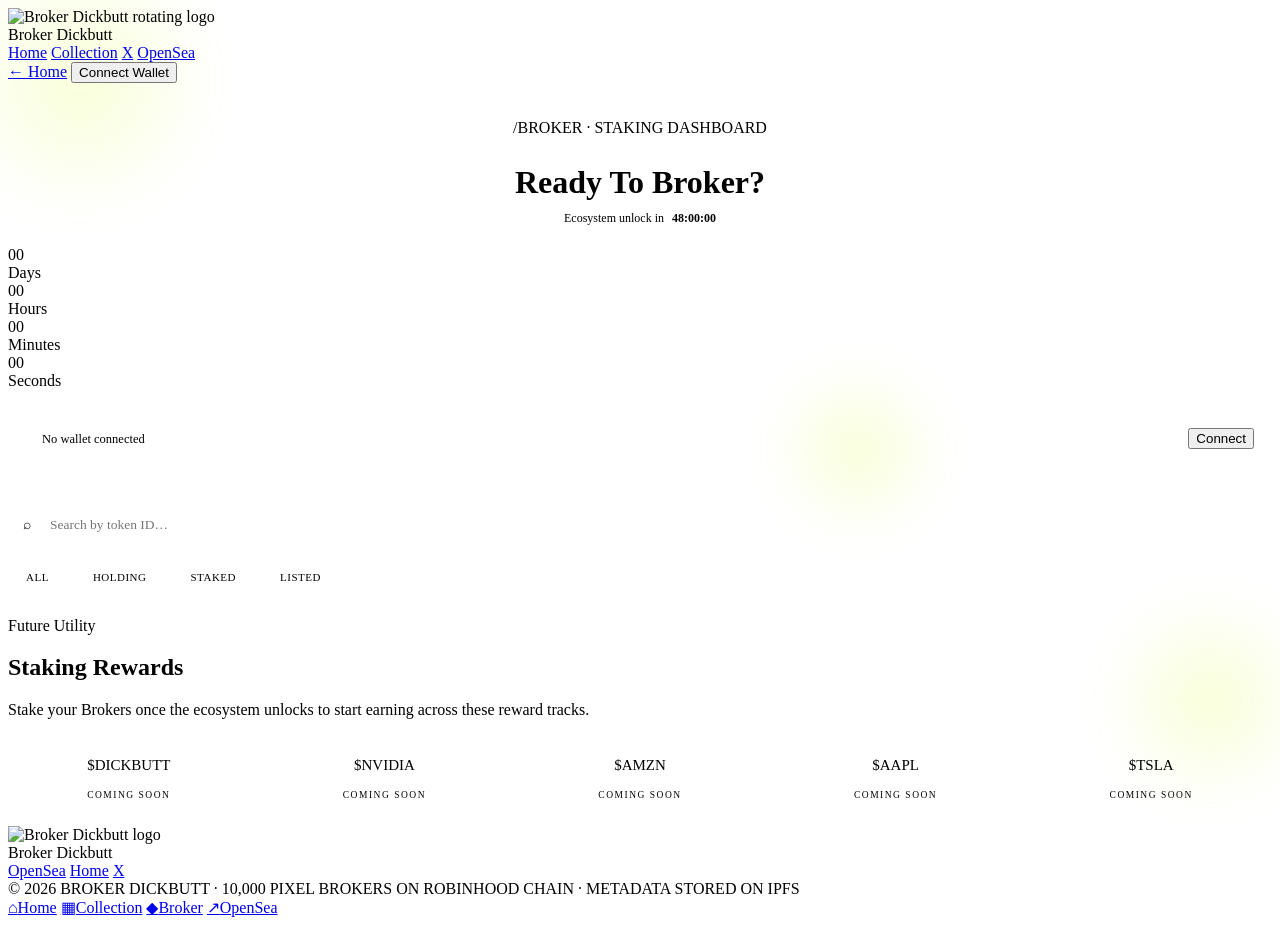
==== broker.html @ 0d3aaa6e "Add initial Broker Dashboard HTML structure" ====
<!DOCTYPE html>
<html lang="en">
<head>
<meta charset="UTF-8">
<meta name="viewport" content="width=device-width, initial-scale=1, viewport-fit=cover, maximum-scale=1">
<title>Broker Dashboard — Broker Dickbutt</title>
<meta name="description" content="Stake your Broker Dickbutt NFTs, track holdings, and prepare for the Broker ecosystem.">
<meta name="theme-color" content="#000000">
<link rel="icon" type="image/svg+xml" href="assets/favicon.svg">
<link rel="preconnect" href="https://fonts.googleapis.com">
<link rel="preconnect" href="https://fonts.gstatic.com" crossorigin>
<link href="https://fonts.googleapis.com/css2?family=Silkscreen:wght@400;700&family=Space+Grotesk:wght@400;500;600;700&family=JetBrains+Mono:wght@400;500&display=swap" rel="stylesheet">
<link rel="stylesheet" href="styles.css">
<style>
  .broker-bg{
    position:fixed; inset:0; z-index:-1; overflow:hidden;
  }
  .broker-bg span{
    position:absolute; border-radius:50%;
    background:radial-gradient(circle, rgba(212,255,0,0.16), transparent 70%);
    filter:blur(20px); animation:drift 14s ease-in-out infinite;
  }
  .broker-bg span:nth-child(1){ width:280px; height:280px; top:-60px; left:-60px; animation-delay:0s; }
  .broker-bg span:nth-child(2){ width:220px; height:220px; bottom:10%; right:-40px; animation-delay:3s; }
  .broker-bg span:nth-child(3){ width:180px; height:180px; top:40%; left:60%; animation-delay:6s; }
  @keyframes drift{ 0%,100%{ transform:translate(0,0);} 50%{ transform:translate(20px,-24px);} }

  .broker-hero{ padding:36px 0 20px; text-align:center; }
  .broker-hero h1{ font-size:clamp(22px,6vw,32px); margin-bottom:10px; }
  .mini-countdown-row{ display:flex; align-items:center; justify-content:center; gap:8px; font-family:var(--mono); font-size:12px; color:var(--text-dim); margin-top:6px; }
  .mini-countdown-row b{ color:var(--accent); }

  .wallet-card{
    display:flex; align-items:center; justify-content:space-between; gap:14px;
    padding:16px 18px; border-radius:var(--radius); margin:22px 0; border:1px solid var(--border); background:var(--card);
  }
  .wallet-card .addr{ font-family:var(--mono); font-size:12.5px; color:var(--text-dim); }
  .wallet-dot{ width:8px; height:8px; border-radius:50%; background:var(--text-faint); display:inline-block; margin-right:8px; }
  .wallet-dot.on{ background:var(--accent); box-shadow:0 0 8px var(--glow); }

  .toolbar{ display:flex; flex-direction:column; gap:14px; padding:8px 0 24px; }
  .search-box{ position:relative; width:100%; }
  .search-box input{
    width:100%; background:var(--card); border:1px solid var(--border); color:var(--text);
    padding:14px 16px 14px 42px; font-family:var(--mono); font-size:13.5px; border-radius:var(--radius-sm);
  }
  .search-box input:focus{ outline:none; border-color:var(--border-lit); }
  .search-box .icon{ position:absolute; left:15px; top:50%; transform:translateY(-50%); color:var(--text-dim); font-size:14px; }
  .filters{ display:flex; gap:8px; overflow-x:auto; scrollbar-width:none; }
  .filters::-webkit-scrollbar{ display:none; }
  .filter-chip{
    flex:0 0 auto; padding:10px 18px; border:1px solid var(--border); background:transparent; color:var(--text-dim);
    font-family:var(--mono); font-size:11px; letter-spacing:0.5px; border-radius:999px; text-transform:uppercase;
    transition:all .2s;
  }
  .filter-chip.active{ background:var(--accent); color:#000; border-color:var(--accent); }
  .filter-chip:not(.active):active{ border-color:var(--border-lit); }

  .empty-state{ text-align:center; padding:70px 20px; color:var(--text-dim); font-family:var(--mono); font-size:13px; grid-column:1/-1; }

  .staking-section{ border-top:1px solid var(--border); }
  .reward-grid{ display:grid; grid-template-columns:repeat(2,1fr); gap:14px; }
  @media (min-width:640px){ .reward-grid{ grid-template-columns:repeat(3,1fr);} }
  @media (min-width:960px){ .reward-grid{ grid-template-columns:repeat(5,1fr);} }
  .reward-card{
    padding:22px 16px; border:1px solid var(--border); border-radius:var(--radius); background:var(--card);
    text-align:center; position:relative; overflow:hidden; transition:transform .2s, border-color .2s;
  }
  .reward-card:hover{ transform:translateY(-4px); border-color:var(--border-lit); }
  .reward-card::after{
    content:""; position:absolute; inset:0; background:radial-gradient(circle at 50% 0%, rgba(212,255,0,0.12), transparent 70%);
    opacity:0; transition:opacity .3s;
  }
  .reward-card:hover::after{ opacity:1; }
  .reward-card .sym{ font-family:var(--pixel); font-size:15px; color:var(--accent); margin-bottom:10px; }
  .reward-card .soon{ font-family:var(--mono); font-size:9.5px; letter-spacing:1.5px; color:var(--text-faint); text-transform:uppercase; border:1px solid var(--border); padding:4px 9px; border-radius:999px; display:inline-block; }
</style>
</head>
<body class="page-enter">
<div class="scanlines"></div>
<div class="broker-bg"><span></span><span></span><span></span></div>

<header class="site">
  <nav>
    <div class="brand">
      <div class="brand-mark"><img id="logoImg" alt="Broker Dickbutt rotating logo"></div>
      <div class="brand-name">Broker Dickbutt</div>
    </div>
    <div class="nav-links">
      <a href="index.html">Home</a>
      <a href="index.html#collection">Collection</a>
      <a href="https://x.com/0xdevlab" target="_blank" rel="noopener">X</a>
      <a href="https://opensea.io/collection/Brokerdickbutt" target="_blank" rel="noopener">OpenSea</a>
    </div>
    <div class="nav-cta">
      <a class="btn btn-ghost hide-mobile" href="index.html">← Home</a>
      <button class="btn btn-primary" id="walletBtn"><span id="walletLabel">Connect Wallet</span></button>
    </div>
  </nav>
</header>

<main class="wrap">

  <section class="broker-hero">
    <div class="eyebrow" style="justify-content:center;">/BROKER · STAKING DASHBOARD</div>
    <h1>Ready To <span style="color:var(--accent); text-shadow:0 0 20px var(--glow);">Broker?</span></h1>
    <div class="mini-countdown-row">Ecosystem unlock in <b id="miniCd">48:00:00</b></div>
  </section>

  <div class="countdown" id="brokerCountdown">
    <div class="cd-box"><div class="n" id="cd-d">00</div><div class="l">Days</div></div>
    <div class="cd-box"><div class="n" id="cd-h">00</div><div class="l">Hours</div></div>
    <div class="cd-box"><div class="n" id="cd-m">00</div><div class="l">Minutes</div></div>
    <div class="cd-box"><div class="n" id="cd-s">00</div><div class="l">Seconds</div></div>
  </div>

  <div class="wallet-card">
    <div><span class="wallet-dot" id="walletDot"></span><span class="addr" id="walletAddrText">No wallet connected</span></div>
    <button class="btn btn-ghost btn-sm" id="walletBtn2">Connect</button>
  </div>

  <section style="padding-top:8px;">
    <div class="toolbar">
      <div class="search-box">
        <span class="icon">⌕</span>
        <input type="text" id="brokerSearch" placeholder="Search by token ID…">
      </div>
      <div class="filters" id="brokerFilters">
        <button class="filter-chip active" data-filter="all">All</button>
        <button class="filter-chip" data-filter="holding">Holding</button>
        <button class="filter-chip" data-filter="staked">Staked</button>
        <button class="filter-chip" data-filter="listed">Listed</button>
      </div>
    </div>
    <div class="grid" id="brokerGrid"></div>
  </section>

  <section class="staking-section">
    <div class="section-head">
      <div class="eyebrow">Future Utility</div>
      <h2>Staking Rewards</h2>
      <p>Stake your Brokers once the ecosystem unlocks to start earning across these reward tracks.</p>
    </div>
    <div class="reward-grid">
      <div class="reward-card"><div class="sym">$DICKBUTT</div><div class="soon">Coming Soon</div></div>
      <div class="reward-card"><div class="sym">$NVIDIA</div><div class="soon">Coming Soon</div></div>
      <div class="reward-card"><div class="sym">$AMZN</div><div class="soon">Coming Soon</div></div>
      <div class="reward-card"><div class="sym">$AAPL</div><div class="soon">Coming Soon</div></div>
      <div class="reward-card"><div class="sym">$TSLA</div><div class="soon">Coming Soon</div></div>
    </div>
  </section>

</main>

<div class="tab-spacer"></div>

<footer class="site-footer">
  <div class="wrap">
    <div class="foot-row">
      <div class="brand">
        <div class="brand-mark"><img id="footerLogoImg" alt="Broker Dickbutt logo"></div>
        <div class="brand-name">Broker Dickbutt</div>
      </div>
      <div class="foot-links">
        <a href="https://opensea.io/collection/Brokerdickbutt" target="_blank" rel="noopener">OpenSea</a>
        <a href="index.html">Home</a>
        <a href="https://x.com/0xdevlab" target="_blank" rel="noopener">X</a>
      </div>
    </div>
    <div class="foot-copy">© 2026 BROKER DICKBUTT · 10,000 PIXEL BROKERS ON ROBINHOOD CHAIN · METADATA STORED ON IPFS</div>
  </div>
</footer>

<nav class="tabbar">
  <a href="index.html"><span class="ico">⌂</span>Home</a>
  <a href="index.html#collection"><span class="ico">▦</span>Collection</a>
  <a href="broker.html" class="active"><span class="ico">◆</span>Broker</a>
  <a href="https://opensea.io/collection/Brokerdickbutt" target="_blank" rel="noopener"><span class="ico">↗</span>OpenSea</a>
</nav>

<div class="toast" id="toast"></div>

<script src="script.js"></script>
<script src="broker.js"></script>
</body>
</html>
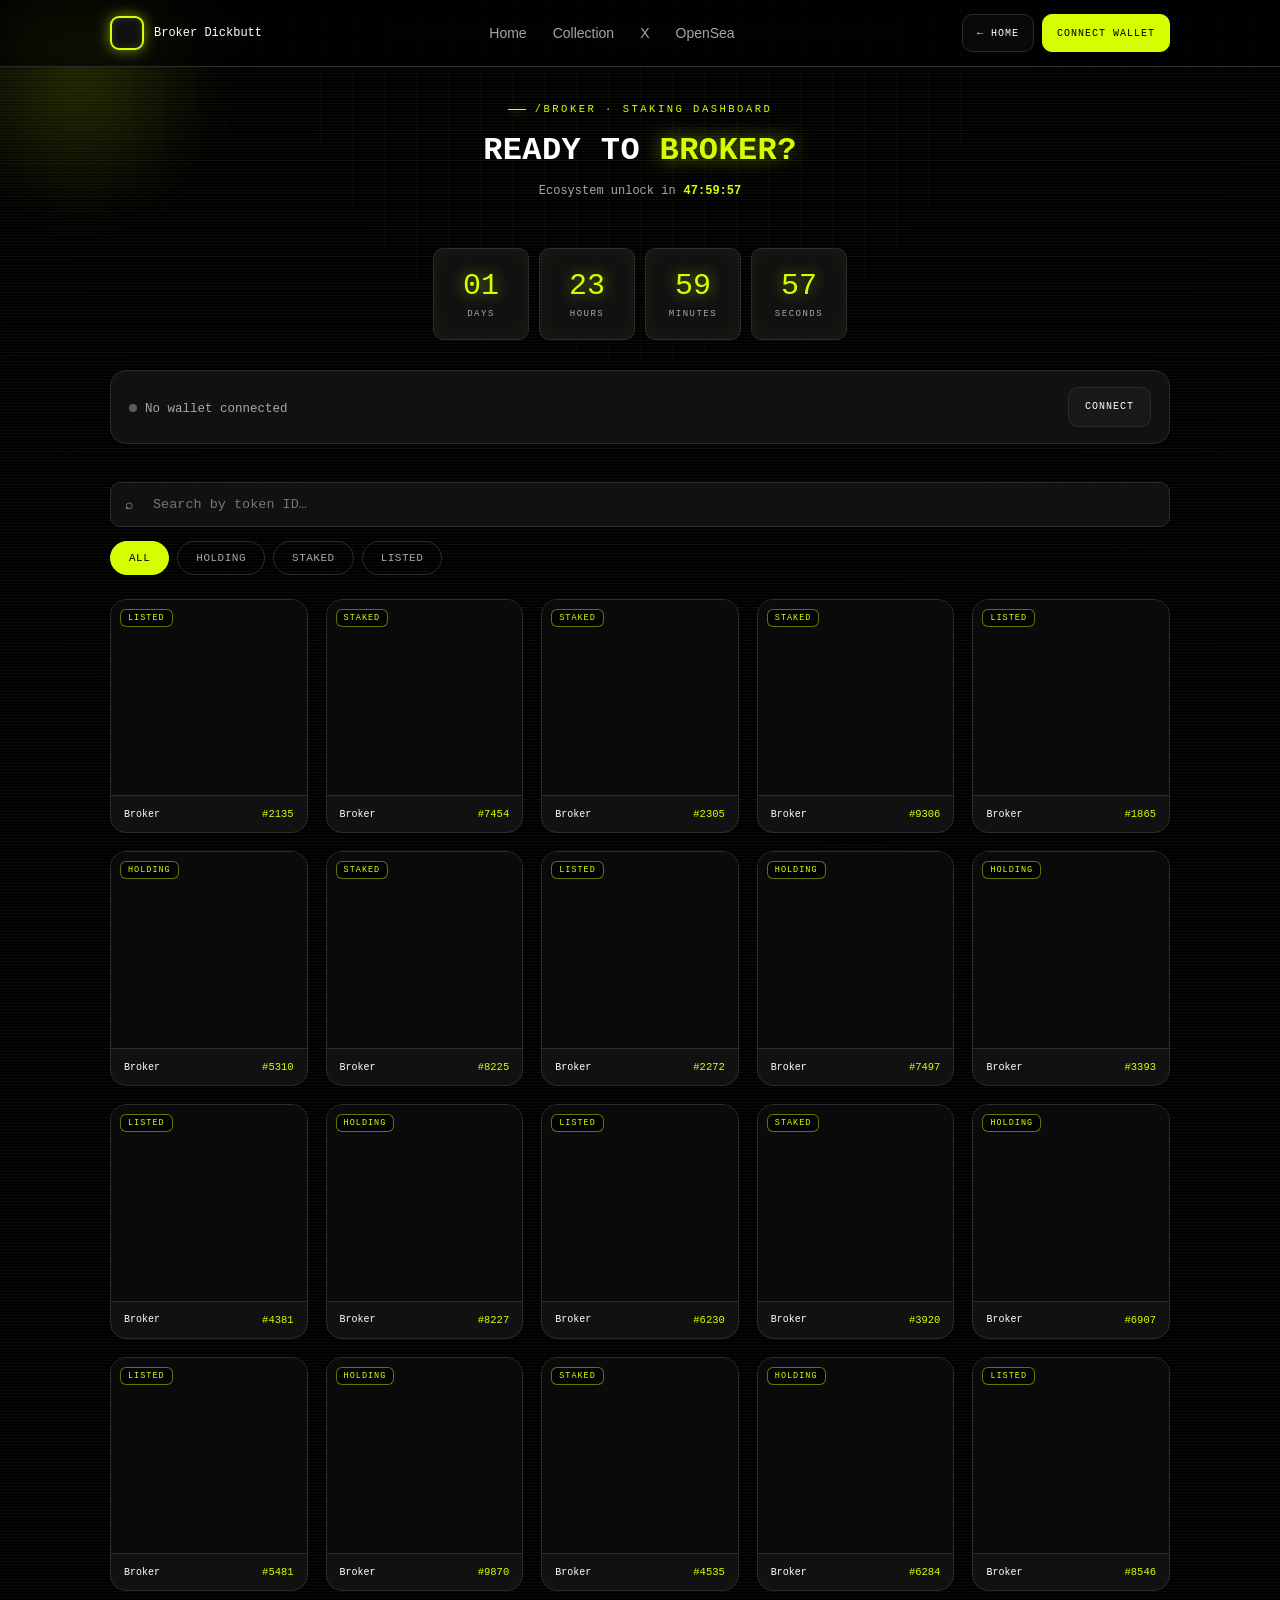
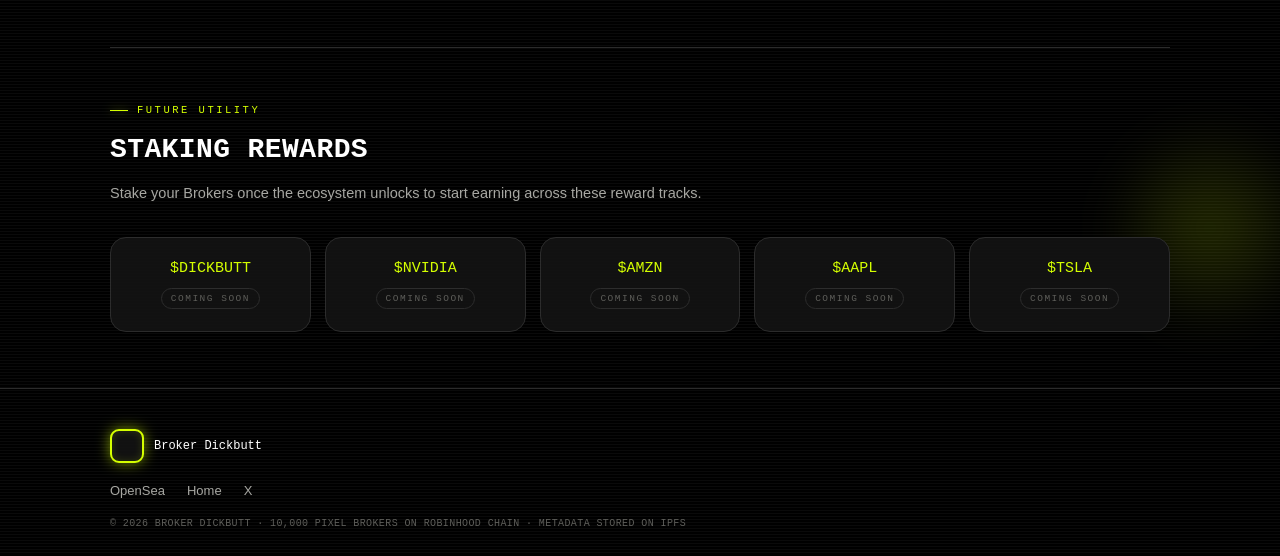
==== commit ae7c5a64: "Update broker.html" ====
--- a/broker.html
+++ b/broker.html
@@ -90,7 +90,7 @@
       <a href="index.html">Home</a>
       <a href="index.html#collection">Collection</a>
       <a href="https://x.com/0xdevlab" target="_blank" rel="noopener">X</a>
-      <a href="https://opensea.io/collection/Brokerdickbutt" target="_blank" rel="noopener">OpenSea</a>
+      <a href="https://opensea.io/collection/brokerdickbutt" target="_blank" rel="noopener">OpenSea</a>
     </div>
     <div class="nav-cta">
       <a class="btn btn-ghost hide-mobile" href="index.html">← Home</a>
@@ -162,7 +162,7 @@
         <div class="brand-name">Broker Dickbutt</div>
       </div>
       <div class="foot-links">
-        <a href="https://opensea.io/collection/Brokerdickbutt" target="_blank" rel="noopener">OpenSea</a>
+        <a href="https://opensea.io/collection/brokerdickbutt" target="_blank" rel="noopener">OpenSea</a>
         <a href="index.html">Home</a>
         <a href="https://x.com/0xdevlab" target="_blank" rel="noopener">X</a>
       </div>
@@ -175,7 +175,7 @@
   <a href="index.html"><span class="ico">⌂</span>Home</a>
   <a href="index.html#collection"><span class="ico">▦</span>Collection</a>
   <a href="broker.html" class="active"><span class="ico">◆</span>Broker</a>
-  <a href="https://opensea.io/collection/Brokerdickbutt" target="_blank" rel="noopener"><span class="ico">↗</span>OpenSea</a>
+  <a href="https://opensea.io/collection/brokerdickbutt" target="_blank" rel="noopener"><span class="ico">↗</span>OpenSea</a>
 </nav>
 
 <div class="toast" id="toast"></div>
--- a/styles.css
+++ b/styles.css
@@ -0,0 +1,276 @@
+/* =========================================================
+   BROKER DICKBUTT — SHARED STYLESHEET
+   Luxury cyberpunk pixel NFT · mobile-first · native-app feel
+   ========================================================= */
+
+:root{
+  --bg:#000000;
+  --bg-elevated:#0a0a0a;
+  --accent:#D4FF00;
+  --accent-dim:#93AF00;
+  --card:#111111;
+  --card-glass: rgba(17,17,17,0.6);
+  --border:#2B2B2B;
+  --border-lit: rgba(212,255,0,0.45);
+  --text:#FFFFFF;
+  --text-dim:#A6A6A1;
+  --text-faint:#5c5c58;
+  --glow: rgba(212,255,0,0.55);
+  --radius-sm:10px;
+  --radius:16px;
+  --radius-lg:22px;
+  --pixel:'Silkscreen', monospace;
+  --sans:'Space Grotesk', -apple-system, BlinkMacSystemFont, sans-serif;
+  --mono:'JetBrains Mono', monospace;
+  --safe-top: env(safe-area-inset-top, 0px);
+  --safe-bottom: env(safe-area-inset-bottom, 0px);
+}
+
+*{ box-sizing:border-box; margin:0; padding:0; -webkit-tap-highlight-color:transparent; }
+html{
+  -webkit-text-size-adjust:100%;
+  scroll-behavior:smooth;
+}
+body{
+  background:var(--bg);
+  color:var(--text);
+  font-family:var(--sans);
+  overflow-x:hidden;
+  position:relative;
+  min-height:100vh;
+  -webkit-overflow-scrolling:touch;
+  overscroll-behavior-y:none;
+}
+body::before{
+  content:"";
+  position:fixed; inset:0; z-index:0; pointer-events:none;
+  background-image:
+    linear-gradient(rgba(212,255,0,0.035) 1px, transparent 1px),
+    linear-gradient(90deg, rgba(212,255,0,0.035) 1px, transparent 1px);
+  background-size: 32px 32px;
+  mask-image: radial-gradient(ellipse 90% 55% at 50% 0%, black 0%, transparent 78%);
+}
+::selection{ background:var(--accent); color:#000; }
+a{ color:inherit; text-decoration:none; }
+img{ display:block; max-width:100%; }
+button{ font-family:inherit; cursor:pointer; -webkit-user-select:none; user-select:none; }
+input{ font-family:inherit; }
+ul{ list-style:none; }
+
+h1,h2,h3{ font-family:var(--pixel); text-transform:uppercase; letter-spacing:0.4px; line-height:1.4; }
+
+.wrap{ max-width:1100px; margin:0 auto; padding:0 20px; position:relative; z-index:1; }
+
+.eyebrow{
+  font-family:var(--mono); font-size:10.5px; letter-spacing:2.5px; text-transform:uppercase;
+  color:var(--accent); display:flex; align-items:center; gap:9px; margin-bottom:14px;
+}
+.eyebrow::before{ content:""; width:18px; height:1px; background:var(--accent); box-shadow:0 0 8px var(--glow); }
+
+/* ---------- glass ---------- */
+.glass{
+  background: var(--card-glass);
+  backdrop-filter: blur(16px) saturate(140%);
+  -webkit-backdrop-filter: blur(16px) saturate(140%);
+  border:1px solid var(--border);
+}
+
+/* ---------- buttons ---------- */
+.btn{
+  position:relative; overflow:hidden;
+  font-family:var(--pixel); font-size:11px; letter-spacing:1px; text-transform:uppercase;
+  padding:16px 24px; border-radius:var(--radius-sm); border:1px solid var(--border);
+  display:inline-flex; align-items:center; justify-content:center; gap:8px;
+  transition:transform .15s ease, box-shadow .2s ease, border-color .2s ease;
+  min-height:50px; white-space:nowrap;
+}
+.btn:active{ transform:scale(0.96); }
+.btn-primary{ background:var(--accent); color:#000; border-color:var(--accent); }
+.btn-primary:hover{ box-shadow:0 0 26px var(--glow); }
+.btn-ghost{ background:rgba(255,255,255,0.03); color:var(--text); border-color:var(--border); }
+.btn-ghost:hover{ border-color:var(--border-lit); color:var(--accent); }
+.btn-block{ width:100%; }
+.btn-sm{ padding:11px 16px; font-size:10px; min-height:40px; }
+
+.ripple{
+  position:absolute; border-radius:50%; background:rgba(255,255,255,0.5);
+  transform:scale(0); animation:rippleAnim .55s ease-out forwards; pointer-events:none;
+}
+.btn-primary .ripple{ background:rgba(0,0,0,0.35); }
+@keyframes rippleAnim{ to{ transform:scale(3.2); opacity:0; } }
+
+/* ---------- top nav ---------- */
+header.site{
+  position:sticky; top:0; z-index:50;
+  padding-top:var(--safe-top);
+  background:rgba(0,0,0,0.75);
+  backdrop-filter:blur(14px);
+  -webkit-backdrop-filter:blur(14px);
+  border-bottom:1px solid var(--border);
+}
+nav{ display:flex; align-items:center; justify-content:space-between; padding:14px 20px; max-width:1100px; margin:0 auto; }
+.brand{ display:flex; align-items:center; gap:10px; }
+.brand-mark{
+  width:34px; height:34px; border:2px solid var(--accent); border-radius:9px;
+  box-shadow:0 0 14px var(--glow), inset 0 0 8px rgba(212,255,0,0.15);
+  overflow:hidden; position:relative; background:var(--card);
+}
+.brand-mark img{ width:100%; height:100%; object-fit:cover; image-rendering:pixelated; opacity:0; transition:opacity .5s ease; }
+.brand-mark img.show{ opacity:1; }
+.brand-name{ font-family:var(--pixel); font-size:12px; }
+.nav-links{ display:none; align-items:center; gap:26px; font-size:14px; color:var(--text-dim); }
+.nav-links a{ transition:color .2s; }
+.nav-links a:hover{ color:var(--accent); }
+.nav-cta{ display:flex; gap:8px; }
+.nav-cta .btn{ padding:10px 14px; font-size:10px; min-height:38px; }
+.hide-mobile{ display:none; }
+
+@media (min-width:860px){
+  .nav-links{ display:flex; }
+  .hide-mobile{ display:inline-flex; }
+}
+
+/* ---------- bottom tab bar (native app feel, mobile only) ---------- */
+.tabbar{
+  position:fixed; left:0; right:0; bottom:0; z-index:60;
+  display:flex; justify-content:space-around; align-items:center;
+  padding:10px 8px calc(10px + var(--safe-bottom));
+  background:rgba(6,6,6,0.86); backdrop-filter:blur(18px); -webkit-backdrop-filter:blur(18px);
+  border-top:1px solid var(--border);
+}
+.tabbar a{
+  display:flex; flex-direction:column; align-items:center; gap:4px;
+  font-family:var(--mono); font-size:9.5px; letter-spacing:0.5px; color:var(--text-faint);
+  text-transform:uppercase; padding:6px 10px; border-radius:10px; transition:color .2s;
+}
+.tabbar a .ico{ font-size:17px; line-height:1; }
+.tabbar a.active{ color:var(--accent); }
+@media (min-width:860px){ .tabbar{ display:none; } }
+.tab-spacer{ height:78px; }
+@media (min-width:860px){ .tab-spacer{ display:none; } }
+
+/* ---------- hero ---------- */
+.hero{ padding:44px 0 56px; position:relative; }
+.hero h1{ font-size:clamp(26px, 7vw, 46px); margin-bottom:16px; }
+.hero h1 span{ color:var(--accent); text-shadow:0 0 22px var(--glow); }
+.hero p.sub{ font-size:15px; color:var(--text-dim); line-height:1.7; margin-bottom:26px; }
+.hero-visual{ display:flex; justify-content:center; margin:8px 0 34px; position:relative; }
+.hero-visual::before{
+  content:""; position:absolute; width:260px; height:260px; border-radius:50%;
+  background:radial-gradient(circle, var(--glow) 0%, transparent 68%);
+  filter:blur(14px); opacity:.55; animation:pulse 4s ease-in-out infinite;
+}
+@keyframes pulse{ 0%,100%{ transform:scale(1); opacity:.4;} 50%{ transform:scale(1.08); opacity:.68;} }
+.hero-frame{
+  position:relative; width:230px; height:230px; border:2px solid var(--accent); border-radius:var(--radius);
+  box-shadow:0 0 44px var(--glow), inset 0 0 30px rgba(212,255,0,0.08);
+  animation:float 5s ease-in-out infinite; background:var(--card); overflow:hidden;
+}
+@keyframes float{ 0%,100%{ transform:translateY(0);} 50%{ transform:translateY(-12px);} }
+.hero-frame img{ width:100%; height:100%; object-fit:cover; image-rendering:pixelated; opacity:0; transition:opacity .55s ease; }
+.hero-frame img.show{ opacity:1; }
+.hero-frame-tag{
+  position:absolute; bottom:10px; left:10px; font-family:var(--mono); font-size:10px;
+  background:rgba(0,0,0,0.7); border:1px solid var(--border-lit); padding:4px 8px; color:var(--accent);
+  border-radius:6px;
+}
+.hero-actions{ display:flex; flex-direction:column; gap:12px; margin-bottom:34px; }
+@media (min-width:520px){ .hero-actions{ flex-direction:row; } }
+
+.stat-strip{ display:grid; grid-template-columns:repeat(3,1fr); border-top:1px solid var(--border); padding-top:20px; gap:10px; }
+.stat{ text-align:center; }
+@media (min-width:520px){ .stat{ text-align:left; } .stat-strip{ justify-content:flex-start; } }
+.stat .num{ font-family:var(--pixel); font-size:16px; color:var(--accent); display:block; margin-bottom:6px; }
+.stat .lbl{ font-family:var(--mono); font-size:9px; letter-spacing:1.2px; color:var(--text-dim); text-transform:uppercase; }
+
+section{ padding:56px 0; position:relative; }
+.section-head{ margin-bottom:30px; }
+.section-head h2{ font-size:clamp(20px,5vw,28px); margin-bottom:12px; }
+.section-head p{ color:var(--text-dim); line-height:1.75; font-size:14.5px; }
+
+/* ---------- about ---------- */
+.about{ border-top:1px solid var(--border); }
+.about-copy p{ color:var(--text-dim); line-height:1.85; font-size:14.5px; margin-bottom:16px; }
+.about-actions{ display:flex; gap:10px; flex-wrap:wrap; margin-top:20px; }
+.reward-strip{ display:flex; gap:10px; overflow-x:auto; padding:20px 0 6px; scrollbar-width:none; }
+.reward-strip::-webkit-scrollbar{ display:none; }
+.reward-pill{
+  flex:0 0 auto; padding:10px 16px; border:1px solid var(--border); border-radius:999px;
+  font-family:var(--mono); font-size:12px; color:var(--accent); background:var(--card); white-space:nowrap;
+}
+
+/* ---------- nft grid / cards ---------- */
+.grid{ display:grid; grid-template-columns:repeat(2,1fr); gap:14px; }
+@media (min-width:640px){ .grid{ grid-template-columns:repeat(3,1fr); gap:18px; } }
+@media (min-width:960px){ .grid{ grid-template-columns:repeat(5,1fr); } }
+
+.nft-card{
+  border:1px solid var(--border); background:var(--card); border-radius:var(--radius);
+  cursor:pointer; position:relative; overflow:hidden;
+  transition:border-color .25s, box-shadow .25s, transform .18s;
+}
+.nft-card:active{ transform:scale(0.97); }
+.nft-card:hover{ border-color:var(--border-lit); box-shadow:0 8px 30px rgba(212,255,0,0.16); }
+.nft-media{ aspect-ratio:1/1; overflow:hidden; position:relative; background:#0a0a0a; }
+.nft-media img{ width:100%; height:100%; object-fit:cover; image-rendering:pixelated; opacity:0; transition:opacity .6s ease; }
+.nft-media img.show{ opacity:1; }
+.skeleton{ position:absolute; inset:0; background:linear-gradient(100deg,#0d0d0d 30%,#171f04 50%,#0d0d0d 70%); background-size:200% 100%; animation:shimmer 1.3s infinite; }
+@keyframes shimmer{ 0%{background-position:200% 0;} 100%{background-position:-200% 0;} }
+.nft-info{ padding:12px 13px; display:flex; justify-content:space-between; align-items:center; border-top:1px solid var(--border); }
+.nft-info .name{ font-family:var(--pixel); font-size:10px; }
+.nft-info .id{ font-family:var(--mono); font-size:10.5px; color:var(--accent); }
+.live-dot{ position:absolute; top:9px; right:9px; width:7px; height:7px; border-radius:50%; background:var(--accent); box-shadow:0 0 8px var(--glow); animation:blink 1.6s infinite; }
+@keyframes blink{ 0%,100%{opacity:1;} 50%{opacity:.25;} }
+.status-badge{
+  position:absolute; top:9px; left:9px; font-family:var(--mono); font-size:8.5px; letter-spacing:1px;
+  padding:3px 7px; text-transform:uppercase; border:1px solid var(--border-lit);
+  background:rgba(0,0,0,0.75); color:var(--accent); border-radius:6px;
+}
+
+.load-more-wrap{ display:flex; justify-content:center; margin-top:38px; }
+
+/* ---------- countdown ---------- */
+.countdown{ display:flex; justify-content:center; gap:10px; margin:30px 0; flex-wrap:wrap; }
+.cd-box{
+  width:74px; padding:16px 0; border:1px solid var(--border); border-radius:var(--radius-sm);
+  background:var(--card); box-shadow:inset 0 0 20px rgba(212,255,0,0.05);
+  animation:cdGlow 3s ease-in-out infinite;
+}
+@keyframes cdGlow{ 0%,100%{ box-shadow:inset 0 0 20px rgba(212,255,0,0.05), 0 0 0 rgba(212,255,0,0);} 50%{ box-shadow:inset 0 0 20px rgba(212,255,0,0.08), 0 0 24px rgba(212,255,0,0.18);} }
+.cd-box .n{ font-family:var(--pixel); font-size:24px; color:var(--accent); text-shadow:0 0 16px var(--glow); text-align:center; }
+.cd-box .l{ font-family:var(--mono); font-size:9px; letter-spacing:1.5px; color:var(--text-dim); margin-top:6px; text-transform:uppercase; text-align:center; }
+@media (min-width:520px){ .cd-box{ width:96px; padding:20px 0;} .cd-box .n{ font-size:30px; } }
+
+/* ---------- footer ---------- */
+footer.site-footer{ border-top:1px solid var(--border); padding:40px 0 24px; }
+.foot-row{ display:flex; flex-direction:column; gap:20px; }
+.foot-links{ display:flex; gap:22px; font-size:13px; color:var(--text-dim); flex-wrap:wrap; }
+.foot-links a:hover{ color:var(--accent); }
+.foot-copy{ font-family:var(--mono); font-size:10px; color:var(--text-faint); margin-top:20px; letter-spacing:0.4px; }
+
+/* ---------- toast ---------- */
+.toast{
+  position:fixed; bottom:96px; left:50%; transform:translateX(-50%) translateY(20px); z-index:200;
+  background:var(--card); border:1px solid var(--border-lit); padding:13px 20px; font-family:var(--mono);
+  font-size:12px; opacity:0; transition:all .3s ease; pointer-events:none; box-shadow:0 0 24px rgba(212,255,0,0.15);
+  border-radius:12px; max-width:88vw; text-align:center;
+}
+.toast.show{ opacity:1; transform:translateX(-50%) translateY(0); }
+@media (min-width:860px){ .toast{ bottom:26px; } }
+
+/* ---------- page transition ---------- */
+body.page-enter{ animation:pageIn .35s ease both; }
+@keyframes pageIn{ from{ opacity:0; transform:translateY(8px);} to{ opacity:1; transform:translateY(0);} }
+
+/* ---------- animated counter ---------- */
+.counter{ font-variant-numeric:tabular-nums; }
+
+/* ---------- scanlines (signature texture) ---------- */
+.scanlines{
+  position:fixed; inset:0; z-index:40; pointer-events:none; opacity:0.04; mix-blend-mode:overlay;
+  background: repeating-linear-gradient(0deg, #fff 0px, #fff 1px, transparent 1px, transparent 3px);
+}
+
+@media (prefers-reduced-motion: reduce){
+  *{ animation-duration:0.001ms !important; animation-iteration-count:1 !important; transition-duration:0.001ms !important; }
+}
